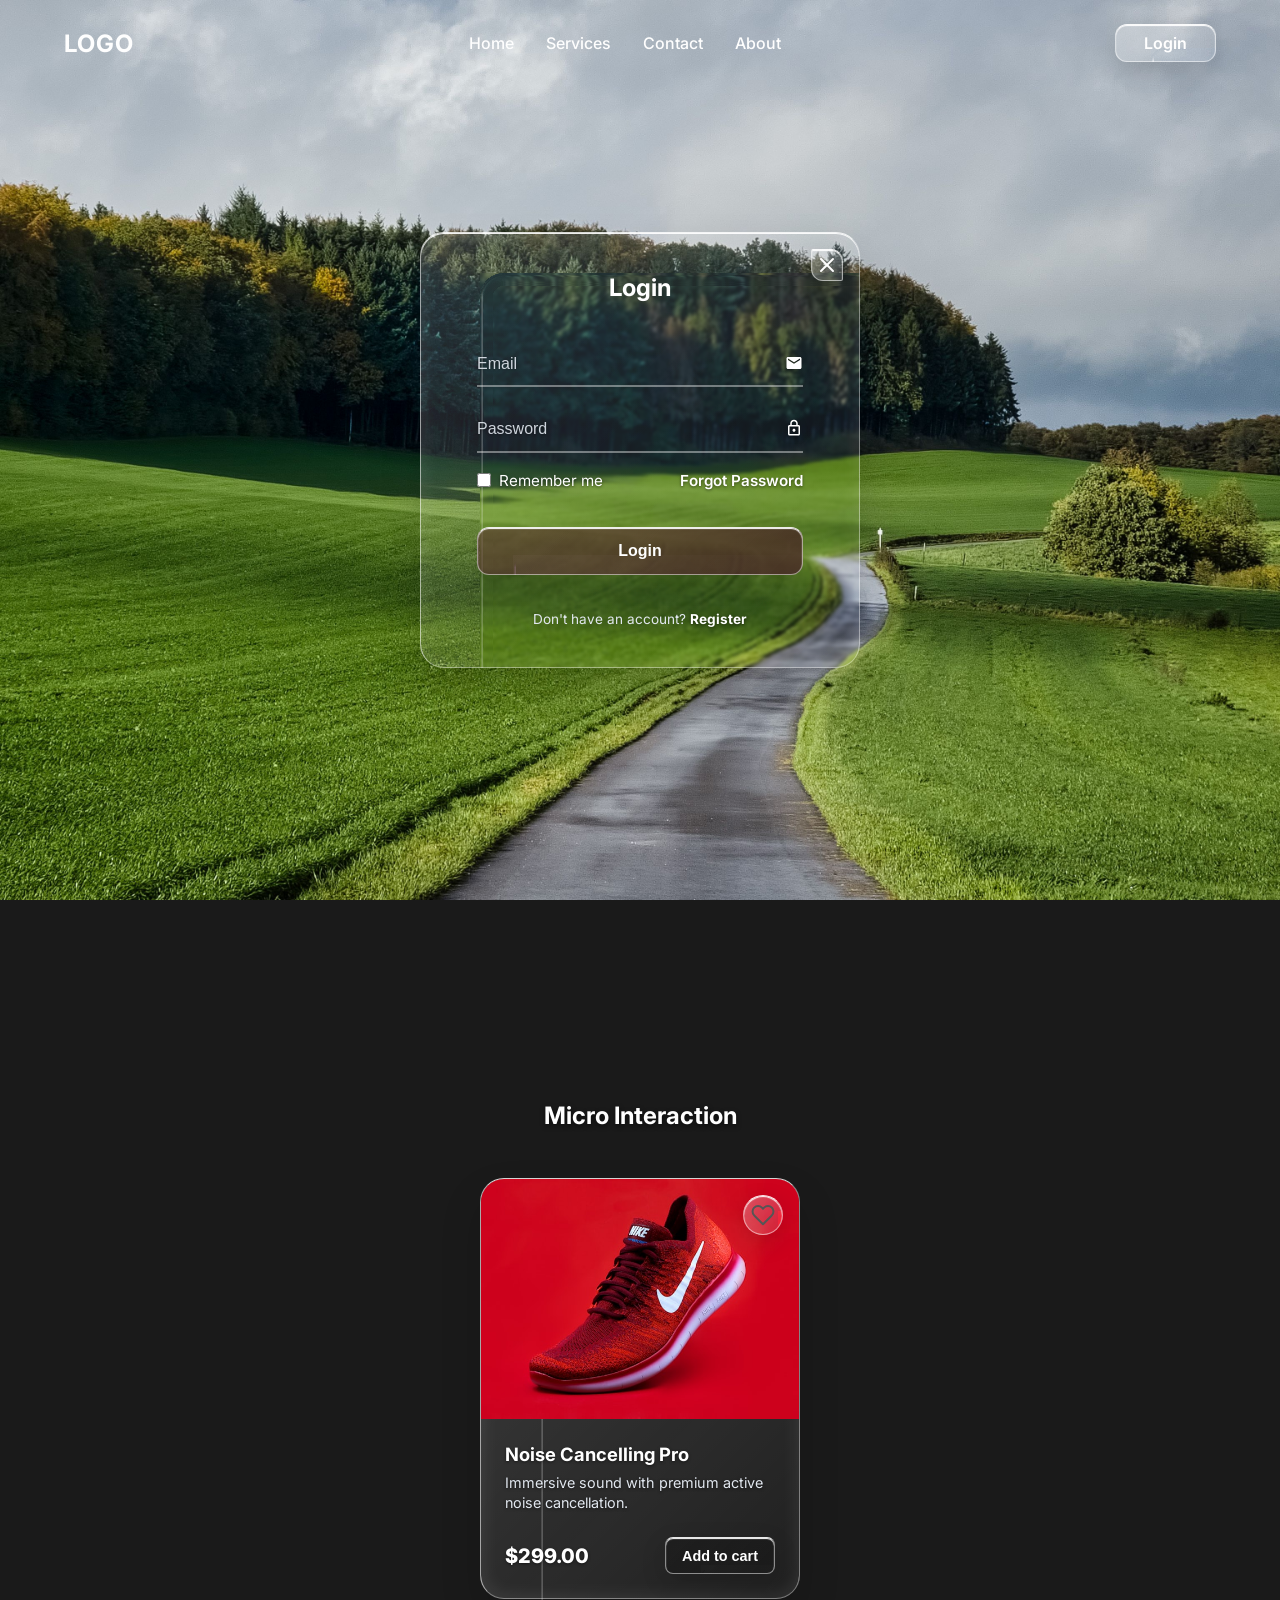
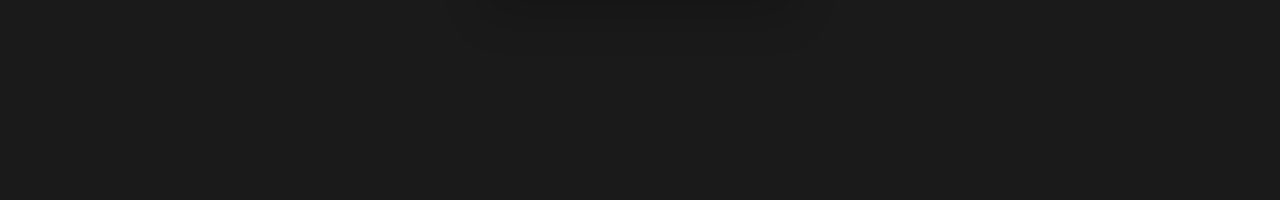
==== index.html @ 1335ff7e "first commit" ====
<!DOCTYPE html>
<html lang="en">
<head>
    <meta charset="UTF-8">
    <meta name="viewport" content="width=device-width, initial-scale=1.0">
    <title>Liquid Glass UI & Product Card</title>
    <meta name="description" content="A demonstration of Liquid Glass UI elements and an interactive product card.">
    <!-- Load a modern font (Inter) -->
    <link href="https://fonts.googleapis.com/css2?family=Inter:wght@400;500;600;700&display=swap" rel="stylesheet">
    <link rel="stylesheet" href="style.css">
</head>
<body>

    <!-- Section 1: Design Implementation (Login/Registration with Liquid Glass) -->
    <section class="hero-section" id="auth-section">
        <!-- Navigation -->
        <nav class="navbar">
            <div class="logo">LOGO</div>
            <ul class="nav-links">
                <li><a href="#">Home</a></li>
                <li><a href="#">Services</a></li>
                <li><a href="#">Contact</a></li>
                <li><a href="#">About</a></li>
            </ul>
            <a href="#" class="btn-nav-login glass-panel glass-button" data-glass-source="#auth-section">Login</a>
        </nav>

        <!-- Authentication Panel -->
        <div class="glass-panel registration-panel" data-glass-source="#auth-section">
            <button class="btn-close glass-panel glass-button" aria-label="Close" data-glass-source=".registration-panel">
                <svg width="24" height="24" viewBox="0 0 24 24" fill="none" stroke="currentColor" stroke-width="2" stroke-linecap="round" stroke-linejoin="round">
                    <line x1="18" y1="6" x2="6" y2="18"></line>
                    <line x1="6" y1="6" x2="18" y2="18"></line>
                </svg>
            </button>
            
            <h1 class="panel-title" id="auth-panel-title">Login</h1>
            
            <form action="#" class="auth-form" id="auth-form" autocomplete="off" data-auth-mode="login">
                <div class="input-group" data-auth-mode-only="register" hidden>
                    <input type="text" id="name" placeholder="Name" data-auth-required="register">
                    <span class="icon">
                        <svg width="18" height="18" viewBox="0 0 24 24" fill="currentColor">
                            <path d="M12 12c2.21 0 4-1.79 4-4s-1.79-4-4-4-4 1.79-4 4 1.79 4 4 4zm0 2c-2.67 0-8 1.34-8 4v2h16v-2c0-2.66-5.33-4-8-4z"/>
                        </svg>
                    </span>
                </div>

                <div class="input-group">
                    <input type="email" id="email" placeholder="Email" required>
                    <span class="icon">
                        <svg width="18" height="18" viewBox="0 0 24 24" fill="currentColor">
                            <path d="M20 4H4c-1.1 0-2 .9-2 2v12c0 1.1.9 2 2 2h16c1.1 0 2-.9 2-2V6c0-1.1-.9-2-2-2zm0 4l-8 5-8-5V6l8 5 8-5v2z"/>
                        </svg>
                    </span>
                </div>

                <div class="input-group">
                    <input type="password" id="password" placeholder="Password" required>
                    <span class="icon">
                        <svg width="18" height="18" viewBox="0 0 24 24" fill="currentColor">
                            <path d="M18 8h-1V6c0-2.76-2.24-5-5-5S7 3.24 7 6v2H6c-1.1 0-2 .9-2 2v10c0 1.1.9 2 2 2h12c1.1 0 2-.9 2-2V10c0-1.1-.9-2-2-2zM9 6c0-1.66 1.34-3 3-3s3 1.34 3 3v2H9V6zm9 14H6V10h12v10zm-6-3c1.1 0 2-.9 2-2s-.9-2-2-2-2 .9-2 2 .9 2 2 2z"/>
                        </svg>
                    </span>
                </div>

                <div class="auth-options" data-auth-mode-only="login">
                    <label class="checkbox-group checkbox-group-inline" for="remember-me">
                        <input type="checkbox" id="remember-me">
                        <span>Remember me</span>
                    </label>
                    <a href="#" class="auth-inline-link">Forgot Password</a>
                </div>

                <div class="checkbox-group" data-auth-mode-only="register" hidden>
                    <input type="checkbox" id="terms" data-auth-required="register">
                    <label for="terms">I agree to the terms and conditions</label>
                </div>

                <button type="submit" class="btn-primary glass-panel glass-button" id="auth-submit-button" data-glass-source=".registration-panel">Login</button>

                <p class="auth-switch"><span id="auth-switch-label">Don't have an account?</span> <a href="#" id="auth-switch-link">Register</a></p>
            </form>
        </div>
    </section>

    <!-- Section 2: Product Card + Micro Interaction -->
    <section class="product-section">
        <h2 class="section-heading">Micro Interaction</h2>
        
        <div class="product-card glass-panel" data-glass-source=".product-section">
            <div class="product-image-container">
                <img src="assets/product.jpg" alt="Premium Wireless Headphones" class="product-image" loading="lazy">
                <button class="btn-favorite glass-panel glass-button" aria-label="Toggle Favorite" id="favorite-btn" data-glass-source=".product-image">
                    <svg class="heart-icon" width="24" height="24" viewBox="0 0 24 24" fill="none" stroke="currentColor" stroke-width="2" stroke-linecap="round" stroke-linejoin="round">
                        <path d="M20.84 4.61a5.5 5.5 0 0 0-7.78 0L12 5.67l-1.06-1.06a5.5 5.5 0 0 0-7.78 7.78l1.06 1.06L12 21.23l7.78-7.78 1.06-1.06a5.5 5.5 0 0 0 0-7.78z"></path>
                    </svg>
                </button>
            </div>
            
            <div class="product-content">
                <h3 class="product-name">Noise Cancelling Pro</h3>
                <p class="product-description">Immersive sound with premium active noise cancellation.</p>
                <div class="product-footer">
                    <span class="product-price">$299.00</span>
                    <button class="btn-add-cart glass-panel glass-button" data-glass-source=".product-card">Add to cart</button>
                </div>
            </div>
        </div>
    </section>

    <script src="liquid-glass.js"></script>
    <script>
        document.addEventListener('DOMContentLoaded', () => {
            // Initialize Physical Liquid Glass Filters (from liquid-glass.js)
            const useNativeGlass = LiquidGlassFilter.prefersNativeBackdrop();
            document.documentElement.classList.toggle('native-liquid-glass', useNativeGlass);
            document.documentElement.classList.toggle('webgl-liquid-glass', !useNativeGlass);
            const panels = document.querySelectorAll('.glass-panel');
            panels.forEach(panel => {
                const isButton = panel.classList.contains('glass-button');
                
                new LiquidGlassFilter(panel, {
                    renderMode: useNativeGlass ? 'native' : 'webgl',
                    surfaceType: isButton ? 'lip' : 'convex_squircle', 
                    bezelWidth: useNativeGlass ? (isButton ? 12 : 36) : (isButton ? 11 : 34),
                    glassThickness: useNativeGlass ? (isButton ? 20 : 60) : (isButton ? 18 : 54),
                    refractionScale: useNativeGlass ? (isButton ? 0.6 : 1.0) : (isButton ? 0.5 : 0.88),
                    specularOpacity: useNativeGlass ? (isButton ? 1.2 : 0.8) : (isButton ? 0.96 : 0.7),
                    blur: useNativeGlass ? (isButton ? 0.5 : 1.5) : (isButton ? 0.24 : 0.72),
                    cssBlur: isButton ? 11 : 15,
                    nativeBackdropBlur: useNativeGlass ? 0 : (isButton ? 8 : 10),
                    canvasBlur: isButton ? 1.25 : 2.2,
                    saturate: useNativeGlass ? 1.2 : (isButton ? 1.14 : 1.22),
                    brightness: useNativeGlass ? 1 : (isButton ? 1.05 : 1.08),
                    contrast: useNativeGlass ? 1 : (isButton ? 1.03 : 1.06),
                    edgeRadius: isButton ? (panel.classList.contains('btn-favorite') ? 20 : 12) : 24
                });
            });

            LiquidGlassFilter.scheduleAllSync();

            // Micro-interaction for Favorite Icon
            const favoriteBtn = document.getElementById('favorite-btn');
            
            if (favoriteBtn) {
                favoriteBtn.addEventListener('click', (e) => {
                    e.preventDefault();
                    
                    // Toggle the 'filled' class for styling
                    favoriteBtn.classList.toggle('filled');
                    
                    // Add animation class
                    favoriteBtn.classList.remove('animate-pulse');
                    // Force a reflow to restart animation
                    void favoriteBtn.offsetWidth;
                    favoriteBtn.classList.add('animate-pulse');
                });
            }

            const authForm = document.getElementById('auth-form');
            const authPanelTitle = document.getElementById('auth-panel-title');
            const authSubmitButton = document.getElementById('auth-submit-button');
            const authSwitchLabel = document.getElementById('auth-switch-label');
            const authSwitchLink = document.getElementById('auth-switch-link');
            const navLoginButton = document.querySelector('.btn-nav-login');
            const modeOnlyFields = authForm ? authForm.querySelectorAll('[data-auth-mode-only]') : [];
            const modeRequiredInputs = authForm ? authForm.querySelectorAll('[data-auth-required]') : [];

            function setAuthMode(mode) {
                if (!authForm || !authPanelTitle || !authSubmitButton || !authSwitchLabel || !authSwitchLink) {
                    return;
                }

                const isRegisterMode = mode === 'register';
                authForm.dataset.authMode = isRegisterMode ? 'register' : 'login';
                authPanelTitle.textContent = isRegisterMode ? 'Registration' : 'Login';
                authSubmitButton.textContent = isRegisterMode ? 'Register' : 'Login';
                authSwitchLabel.textContent = isRegisterMode ? 'Already have an account?' : "Don't have an account?";
                authSwitchLink.textContent = isRegisterMode ? 'Login' : 'Register';

                modeOnlyFields.forEach(field => {
                    const isVisible = field.dataset.authModeOnly === mode;
                    field.hidden = !isVisible;
                    field.querySelectorAll('input').forEach(input => {
                        if (!isVisible) {
                            if (input.type === 'checkbox') {
                                input.checked = false;
                            } else {
                                input.value = '';
                            }
                        }
                    });
                });

                modeRequiredInputs.forEach(input => {
                    input.required = input.dataset.authRequired === mode;
                });
            }

            if (authSwitchLink) {
                authSwitchLink.addEventListener('click', (e) => {
                    e.preventDefault();
                    const nextMode = authForm && authForm.dataset.authMode === 'register' ? 'login' : 'register';
                    setAuthMode(nextMode);
                });
            }

            if (navLoginButton) {
                navLoginButton.addEventListener('click', (e) => {
                    e.preventDefault();
                    setAuthMode('login');
                    document.querySelector('.registration-panel')?.scrollIntoView({ behavior: 'smooth', block: 'center' });
                    authForm?.querySelector('#email')?.focus();
                });
            }

            setAuthMode('login');
        });
    </script>
</body>
</html>
---- style.css ----
/* ==========================================================================
   Variables & Global Resets
   ========================================================================== */
:root {
    --text-primary: #ffffff; /* pure white for contrast against dark/busy forest */
    --text-secondary: #e2e8f0; /* light gray for secondary text */
    --text-light: #fefefe;
    --btn-primary-bg: #5f3636;
    --btn-primary-hover: #452424;
    --card-bg: rgba(255, 255, 255, 0.2);
    --border-glass: rgba(255, 255, 255, 0.35);
    --border-glass-light: rgba(255, 255, 255, 0.6);
    --shadow-glass: 0 16px 32px rgba(0, 0, 0, 0.25);
    --shadow-glass-inset: inset 0 1px 1px rgba(255, 255, 255, 0.4), inset 0 0 10px rgba(255,255,255,0.05);
}

* {
    margin: 0;
    padding: 0;
    box-sizing: border-box;
}

body {
    font-family: 'Inter', sans-serif;
    color: var(--text-primary);
    background-color: #1a1a1a;
    -webkit-font-smoothing: antialiased;
    overflow-x: hidden;
}

a {
    text-decoration: none;
    color: inherit;
}

/* ==========================================================================
   Utility Classes & Liquid Glass Effect Maker
   ========================================================================== */
   
/*
 * The liquid glass effect uses liquid-glass.js to clone a source scene into
 * an internal layer and refract that layer with SVG filters. The root element
 * still provides the borders and shadow stack so the page degrades cleanly if
 * JavaScript or a source mapping is unavailable.
 */
.glass-panel {
    --glass-tint-background: linear-gradient(145deg, rgba(255, 255, 255, 0.12) 0%, rgba(255, 255, 255, 0.035) 100%);
    --glass-specular-background:
        linear-gradient(145deg, rgba(255, 255, 255, 0.28) 0%, rgba(255, 255, 255, 0.1) 28%, rgba(255, 255, 255, 0) 58%),
        radial-gradient(circle at top left, rgba(255, 255, 255, 0.26) 0%, rgba(255, 255, 255, 0) 48%);
    background: var(--glass-tint-background);
    backdrop-filter: blur(14px) saturate(118%) brightness(108%);
    -webkit-backdrop-filter: blur(14px) saturate(118%) brightness(108%);
    border: 1px solid rgba(255, 255, 255, 0.32);
    border-top-color: rgba(255, 255, 255, 0.66);
    border-left-color: rgba(255, 255, 255, 0.5);
    border-radius: 24px;
    position: relative;
    isolation: isolate;
    overflow: hidden;
    box-shadow: 
        0 16px 34px rgba(7, 17, 30, 0.14), 
        inset 0 1px 0 rgba(255, 255, 255, 0.72),
        inset 0 0 18px rgba(255, 255, 255, 0.06);
}

.glass-panel.glass-enhanced {
    background: transparent;
    backdrop-filter: none;
    -webkit-backdrop-filter: none;
}

.native-liquid-glass .glass-panel,
.webgl-liquid-glass .glass-panel {
    --glass-tint-background: linear-gradient(135deg, rgba(255, 255, 255, 0.15) 0%, rgba(255, 255, 255, 0.03) 100%);
    --glass-specular-background:
        linear-gradient(145deg, rgba(255, 255, 255, 0.38) 0%, rgba(255, 255, 255, 0.14) 28%, rgba(255, 255, 255, 0) 58%),
        radial-gradient(circle at top left, rgba(255, 255, 255, 0.38) 0%, rgba(255, 255, 255, 0) 48%);
    background: var(--glass-tint-background);
    backdrop-filter: blur(20px) saturate(180%);
    -webkit-backdrop-filter: blur(20px) saturate(180%);
    border: 1px solid rgba(255, 255, 255, 0.4);
    border-top-color: rgba(255, 255, 255, 0.8);
    border-left-color: rgba(255, 255, 255, 0.6);
    box-shadow:
        0 20px 40px rgba(0, 0, 0, 0.15),
        inset 0 1px 0 rgba(255, 255, 255, 0.9),
        inset 0 0 20px rgba(255, 255, 255, 0.1);
}

.native-liquid-glass .glass-button,
.webgl-liquid-glass .glass-button {
    --glass-tint-background: linear-gradient(135deg, rgba(255, 255, 255, 0.3) 0%, rgba(255, 255, 255, 0.1) 100%);
    --glass-specular-background:
        linear-gradient(145deg, rgba(255, 255, 255, 0.52) 0%, rgba(255, 255, 255, 0.2) 32%, rgba(255, 255, 255, 0) 62%),
        radial-gradient(circle at top left, rgba(255, 255, 255, 0.45) 0%, rgba(255, 255, 255, 0) 50%);
    box-shadow:
        0 8px 24px rgba(0,0,0,0.15),
        inset 0 1px 1px rgba(255, 255, 255, 1);
    border: 1px solid rgba(255, 255, 255, 0.5);
    border-top-color: rgba(255, 255, 255, 0.9);
}

.native-liquid-glass .glass-button:hover,
.webgl-liquid-glass .glass-button:hover {
    --glass-tint-background: linear-gradient(135deg, rgba(255, 255, 255, 0.4) 0%, rgba(255, 255, 255, 0.15) 100%);
    box-shadow:
        0 12px 32px rgba(0,0,0,0.2),
        inset 0 1px 1px rgba(255, 255, 255, 1);
}

.native-liquid-glass .btn-primary,
.webgl-liquid-glass .btn-primary {
    --glass-tint-background: linear-gradient(135deg, rgba(95, 54, 54, 0.6) 0%, rgba(69, 36, 36, 0.8) 100%);
    --glass-specular-background:
        linear-gradient(145deg, rgba(255, 255, 255, 0.26) 0%, rgba(255, 255, 255, 0.12) 28%, rgba(255, 255, 255, 0) 62%),
        radial-gradient(circle at top left, rgba(255, 255, 255, 0.22) 0%, rgba(255, 255, 255, 0) 46%);
}

.native-liquid-glass .btn-primary:hover,
.webgl-liquid-glass .btn-primary:hover {
    --glass-tint-background: linear-gradient(135deg, rgba(95, 54, 54, 0.8) 0%, rgba(69, 36, 36, 0.9) 100%);
}

.native-liquid-glass .btn-add-cart,
.webgl-liquid-glass .btn-add-cart {
    --glass-tint-background: linear-gradient(135deg, rgba(26, 26, 26, 0.6) 0%, rgba(26, 26, 26, 0.8) 100%);
    --glass-specular-background:
        linear-gradient(145deg, rgba(255, 255, 255, 0.24) 0%, rgba(255, 255, 255, 0.08) 30%, rgba(255, 255, 255, 0) 60%),
        radial-gradient(circle at top left, rgba(255, 255, 255, 0.22) 0%, rgba(255, 255, 255, 0) 46%);
}

.native-liquid-glass .btn-add-cart:hover,
.webgl-liquid-glass .btn-add-cart:hover {
    --glass-tint-background: linear-gradient(135deg, rgba(51, 51, 51, 0.7) 0%, rgba(51, 51, 51, 0.9) 100%);
}

.native-liquid-glass .product-card:hover,
.webgl-liquid-glass .product-card:hover {
    box-shadow: 0 25px 45px rgba(0, 0, 0, 0.15), inset 0 1px 1px rgba(255, 255, 255, 0.8);
}

.webgl-liquid-glass .glass-specular-layer {
    opacity: 0.72;
}

.glass-backdrop-layer,
.glass-tint-layer,
.glass-specular-layer {
    position: absolute;
    inset: 0;
    border-radius: inherit;
    pointer-events: none;
}

.glass-backdrop-layer {
    z-index: 0;
    overflow: hidden;
}

.glass-backdrop-content {
    position: absolute;
    inset: 0;
    pointer-events: none;
    max-width: none;
    user-select: none;
}

.glass-tint-layer {
    z-index: 1;
    background: var(--glass-tint-background);
}

.glass-specular-layer {
    z-index: 2;
    background: var(--glass-specular-background);
    mix-blend-mode: screen;
    opacity: 0.58;
}

.glass-content-layer {
    position: relative;
    z-index: 3;
    width: 100%;
    height: 100%;
    border-radius: inherit;
    display: inherit;
    flex-direction: inherit;
    align-items: inherit;
    justify-content: inherit;
    gap: inherit;
}

.glass-render-surface {
    position: absolute;
    inset: 0;
    width: 100%;
    height: 100%;
    display: block;
    border-radius: inherit;
    pointer-events: none;
}

.glass-button {
    --glass-tint-background: linear-gradient(145deg, rgba(255, 255, 255, 0.2) 0%, rgba(255, 255, 255, 0.07) 100%);
    --glass-specular-background:
        linear-gradient(145deg, rgba(255, 255, 255, 0.34) 0%, rgba(255, 255, 255, 0.14) 32%, rgba(255, 255, 255, 0) 62%),
        radial-gradient(circle at top left, rgba(255, 255, 255, 0.32) 0%, rgba(255, 255, 255, 0) 50%);
    border-radius: 12px;
    display: inline-flex;
    align-items: center;
    justify-content: center;
    box-shadow: 
        0 8px 18px rgba(7, 17, 30, 0.12),
        inset 0 1px 1px rgba(255, 255, 255, 0.84);
    color: var(--text-primary);
    border: 1px solid rgba(255, 255, 255, 0.42);
    border-top-color: rgba(255, 255, 255, 0.76);
}

.glass-button:hover {
    --glass-tint-background: linear-gradient(145deg, rgba(255, 255, 255, 0.28) 0%, rgba(255, 255, 255, 0.1) 100%);
    box-shadow: 
        0 10px 24px rgba(7, 17, 30, 0.16),
        inset 0 1px 1px rgba(255, 255, 255, 0.88);
}

/* ==========================================================================
   Section 1: Hero & Registration form
   ========================================================================== */
.hero-section {
    position: relative;
    min-height: 100vh;
    display: flex;
    flex-direction: column;
    align-items: center;
    justify-content: center;
    background-image: url('assets/background.jpg');
    background-size: cover;
    background-position: center;
    background-repeat: no-repeat;
    padding: 2rem 1rem;
    color: var(--text-light);
}

/* Navbar */
.navbar {
    position: absolute;
    top: 0;
    left: 0;
    width: 100%;
    display: flex;
    justify-content: space-between;
    align-items: center;
    padding: 1.5rem 5%;
    z-index: 10;
}

.navbar .logo {
    font-size: 1.5rem;
    font-weight: 700;
    letter-spacing: 1px;
}

.nav-links {
    display: flex;
    gap: 2rem;
    list-style: none;
}

.nav-links a {
    font-weight: 500;
    transition: opacity 0.3s ease;
}

.nav-links a:hover {
    opacity: 0.8;
}

.btn-nav-login {
    padding: 0.5rem 1.75rem;
    font-weight: 600;
    transition: all 0.3s ease;
    color: white; /* contrast against dark bg */
}

.btn-nav-login:hover {
    color: white;
    transform: translateY(-2px);
}

/* Registration Form Panel */
.registration-panel {
    --registration-panel-padding: 2.5rem 3.5rem;
    position: relative;
    width: 100%;
    max-width: 440px;
    padding: var(--registration-panel-padding);
    /* Redefine text color to match the design (brown text on glass) */
    color: var(--text-primary);
    text-align: center;
}

.registration-panel.glass-enhanced {
    padding: 0;
}

.registration-panel.glass-enhanced > .glass-content-layer {
    padding: var(--registration-panel-padding);
}

/* The Close 'X' Button at Top Right */
.btn-close {
    position: absolute;
    top: 1rem;
    right: 1rem;
    border: none;
    width: 32px;
    height: 32px;
    /* Mixed corners inverted: Top-left and Bottom-right sharp, Top-right and Bottom-left heavily rounded */
    border-radius: 2px 12px 2px 12px;
    display: flex;
    align-items: center;
    justify-content: center;
    color: var(--text-light);
    cursor: pointer;
    transition: transform 0.2s ease, background 0.3s ease;
}

.btn-close:hover {
    transform: scale(1.05);
}

.panel-title {
    font-size: 1.5rem;
    font-weight: 700;
    margin-bottom: 2.5rem;
}

.auth-form {
    display: flex;
    flex-direction: column;
    gap: 1.25rem;
}

.auth-form [hidden] {
    display: none !important;
}

.input-group {
    position: relative;
    width: 100%;
}

.input-group input {
    width: 100%;
    background: transparent;
    border: none;
    border-bottom: 2px solid rgba(255, 255, 255, 0.4);
    padding: 0.8rem 2rem 0.8rem 0;
    font-size: 1rem;
    color: var(--text-primary);
    text-shadow: 0 1px 4px rgba(0, 0, 0, 0.5); /* extra text shadow for visibility against complex backgrounds */
    outline: none;
    transition: border-color 0.3s ease;
}

.input-group input::placeholder {
    color: var(--text-secondary);
    opacity: 0.9;
    text-shadow: 0 1px 3px rgba(0, 0, 0, 0.4);
}

.input-group input:focus {
    border-bottom-color: rgba(255, 255, 255, 1);
}

.input-group .icon {
    position: absolute;
    right: 0;
    top: 50%;
    transform: translateY(-50%);
    color: var(--text-primary);
    pointer-events: none;
    filter: drop-shadow(0 1px 3px rgba(0,0,0,0.5));
}

.checkbox-group {
    display: flex;
    align-items: center;
    gap: 0.5rem;
    font-size: 0.9rem;
    color: var(--text-primary);
    text-shadow: 0 1px 3px rgba(0, 0, 0, 0.5);
    margin: 0.5rem 0;
    text-align: left;
}

.auth-options {
    display: flex;
    align-items: center;
    justify-content: space-between;
    gap: 1rem;
    margin-top: -0.15rem;
    margin-bottom: 0.1rem;
    flex-wrap: wrap;
}

.checkbox-group-inline {
    margin: 0;
    font-size: 0.95rem;
    white-space: nowrap;
}

.checkbox-group input[type="checkbox"] {
    accent-color: var(--btn-primary-bg);
    width: 14px;
    height: 14px;
    cursor: pointer;
}

.checkbox-group-inline input[type="checkbox"] {
    accent-color: #ffffff;
}

.auth-inline-link {
    color: white;
    font-size: 0.95rem;
    font-weight: 600;
    text-shadow: 0 1px 3px rgba(0, 0, 0, 0.5);
    white-space: nowrap;
    transition: opacity 0.25s ease;
}

.auth-inline-link:hover {
    opacity: 0.8;
}

.btn-primary {
    --glass-tint-background: linear-gradient(145deg, rgba(120, 81, 63, 0.52) 0%, rgba(87, 55, 40, 0.68) 100%);
    --glass-specular-background:
        linear-gradient(145deg, rgba(255, 255, 255, 0.22) 0%, rgba(255, 255, 255, 0.1) 28%, rgba(255, 255, 255, 0) 62%),
        radial-gradient(circle at top left, rgba(255, 255, 255, 0.18) 0%, rgba(255, 255, 255, 0) 46%);
    color: white;
    border: 1px solid rgba(255,255,255,0.2);
    border-radius: 12px;
    padding: 0.875rem;
    font-size: 1rem;
    font-weight: 600;
    cursor: pointer;
    margin-top: 1rem;
    position: relative;
    overflow: hidden;
    transition: background 0.3s ease, transform 0.2s ease;
}

.btn-primary:hover {
    --glass-tint-background: linear-gradient(145deg, rgba(130, 89, 69, 0.58) 0%, rgba(92, 59, 43, 0.74) 100%);
    transform: translateY(-2px);
}
.btn-primary:active {
    transform: translateY(0);
}

.auth-switch {
    font-size: 0.85rem;
    color: var(--text-secondary);
    margin-top: 1rem;
}

.auth-switch a {
    color: var(--text-primary);
    font-weight: 700;
    color: white; /* ensure switch text pops */
    text-shadow: 0 1px 3px rgba(0, 0, 0, 0.5);
}

/* ==========================================================================
   Section 2: Product Card (Micro Interactions)
   ========================================================================== */
.product-section {
    min-height: 100vh;
    padding: 5rem 1rem;
    background-image: url('assets/sour-j8Ydt-FP5rU-unsplash.jpg');
    background-size: cover;
    background-position: center;
    background-repeat: no-repeat;
    display: flex;
    flex-direction: column;
    align-items: center;
    justify-content: center;
}

.section-heading {
    margin-bottom: 3rem;
    color: var(--text-primary);
    font-weight: 700;
    text-shadow: 0 2px 5px rgba(0, 0, 0, 0.6);
}

/* Product Card - Core Layout constraints */
.product-card {
    width: 100%;
    max-width: 320px;
    background: transparent; /* Rely entirely on the .glass-panel class styling just like registration */
    border-radius: 24px;
    overflow: hidden;
    position: relative;
    /* Card Hover transition */
    transition: transform 0.4s cubic-bezier(0.175, 0.885, 0.32, 1.275), box-shadow 0.4s ease;
    cursor: default;
}

/* Hover effect on the entire card */
.product-card:hover {
    transform: translateY(-8px);
    box-shadow: 0 22px 40px rgba(7, 17, 30, 0.16), inset 0 1px 1px rgba(255, 255, 255, 0.66);
}

.product-image-container {
    position: relative;
    width: 100%;
    height: 240px;
    overflow: hidden; /* to contain the zoom effect */
}

/* Product Image with Zoom effect */
.product-image {
    width: 100%;
    height: 100%;
    object-fit: cover;
    transition: transform 0.6s cubic-bezier(0.25, 0.46, 0.45, 0.94);
}

.product-card:hover .product-image {
    /* Subtle zoom on card hover */
    transform: scale(1.08);
}

/* Favorite Icon Positioning and Default styles */
.btn-favorite {
    position: absolute;
    top: 1rem;
    right: 1rem;
    border: none;
    border-radius: 50%;
    width: 40px;
    height: 40px;
    display: flex;
    align-items: center;
    justify-content: center;
    cursor: pointer;
    color: #555;
    transition: transform 0.2s ease;
    z-index: 2;
}

.btn-favorite:hover {
    transform: scale(1.1);
}

.heart-icon {
    /* Stroke transitions */
    transition: fill 0.2s ease, stroke 0.2s ease;
}

/* Toggled (Filled) State for Heart Icon */
.btn-favorite.filled {
    color: #e63946; /* Heart red */
}
.btn-favorite.filled .heart-icon {
    fill: #e63946;
    stroke: #e63946;
}

/* Heart Icon Animation Class */
.animate-pulse {
    animation: scaleBounce 0.4s cubic-bezier(0.175, 0.885, 0.32, 1.275) forwards;
}

@keyframes scaleBounce {
    0% { transform: scale(1); }
    50% { transform: scale(1.4); }
    100% { transform: scale(1); }
}

/* Product Details Layout */
.product-content {
    padding: 1.5rem;
    display: flex;
    flex-direction: column;
    gap: 0.5rem;
}

.product-name {
    font-size: 1.15rem;
    font-weight: 700;
    color: var(--text-primary);
    text-shadow: 0 1px 3px rgba(0,0,0,0.5);
}

.product-description {
    font-size: 0.9rem;
    color: var(--text-secondary);
    line-height: 1.4;
    margin-bottom: 0.5rem;
    text-shadow: 0 1px 3px rgba(0,0,0,0.5);
}

.product-footer {
    display: flex;
    justify-content: space-between;
    align-items: center;
    margin-top: 0.5rem;
}

.product-price {
    font-size: 1.25rem;
    font-weight: 800;
    color: var(--text-primary);
    text-shadow: 0 1px 3px rgba(0,0,0,0.5);
}

.btn-add-cart {
    --glass-tint-background: linear-gradient(145deg, rgba(44, 48, 56, 0.44) 0%, rgba(28, 30, 36, 0.62) 100%);
    --glass-specular-background:
        linear-gradient(145deg, rgba(255, 255, 255, 0.18) 0%, rgba(255, 255, 255, 0.06) 30%, rgba(255, 255, 255, 0) 60%),
        radial-gradient(circle at top left, rgba(255, 255, 255, 0.16) 0%, rgba(255, 255, 255, 0) 46%);
    color: white;
    border: 1px solid rgba(255,255,255,0.2);
    border-radius: 8px;
    padding: 0.6rem 1rem;
    font-weight: 600;
    font-size: 0.9rem;
    cursor: pointer;
    position: relative;
    /* Button Hover transition */
    transition: background-color 0.3s ease, transform 0.2s ease;
}

.btn-add-cart:hover {
    --glass-tint-background: linear-gradient(145deg, rgba(58, 63, 72, 0.5) 0%, rgba(35, 38, 45, 0.68) 100%);
    transform: translateY(-2px);
}
.btn-add-cart:active {
    transform: translateY(0);
}

/* ==========================================================================
   Responsive Design (Mobile Devices)
   ========================================================================== */
@media (max-width: 768px) {
    .nav-links {
        display: none; /* simple mobile hide for nav links */
    }

    .registration-panel {
        --registration-panel-padding: 2rem 1.5rem;
    }

    /* Product card takes full width and reduces padding on mobile */
    .product-section {
        padding: 3rem 1rem;
    }
    
    .product-card {
        max-width: 100%; /* Take full width on mobile */
    }

    .product-content {
        padding: 1rem;
    }
}
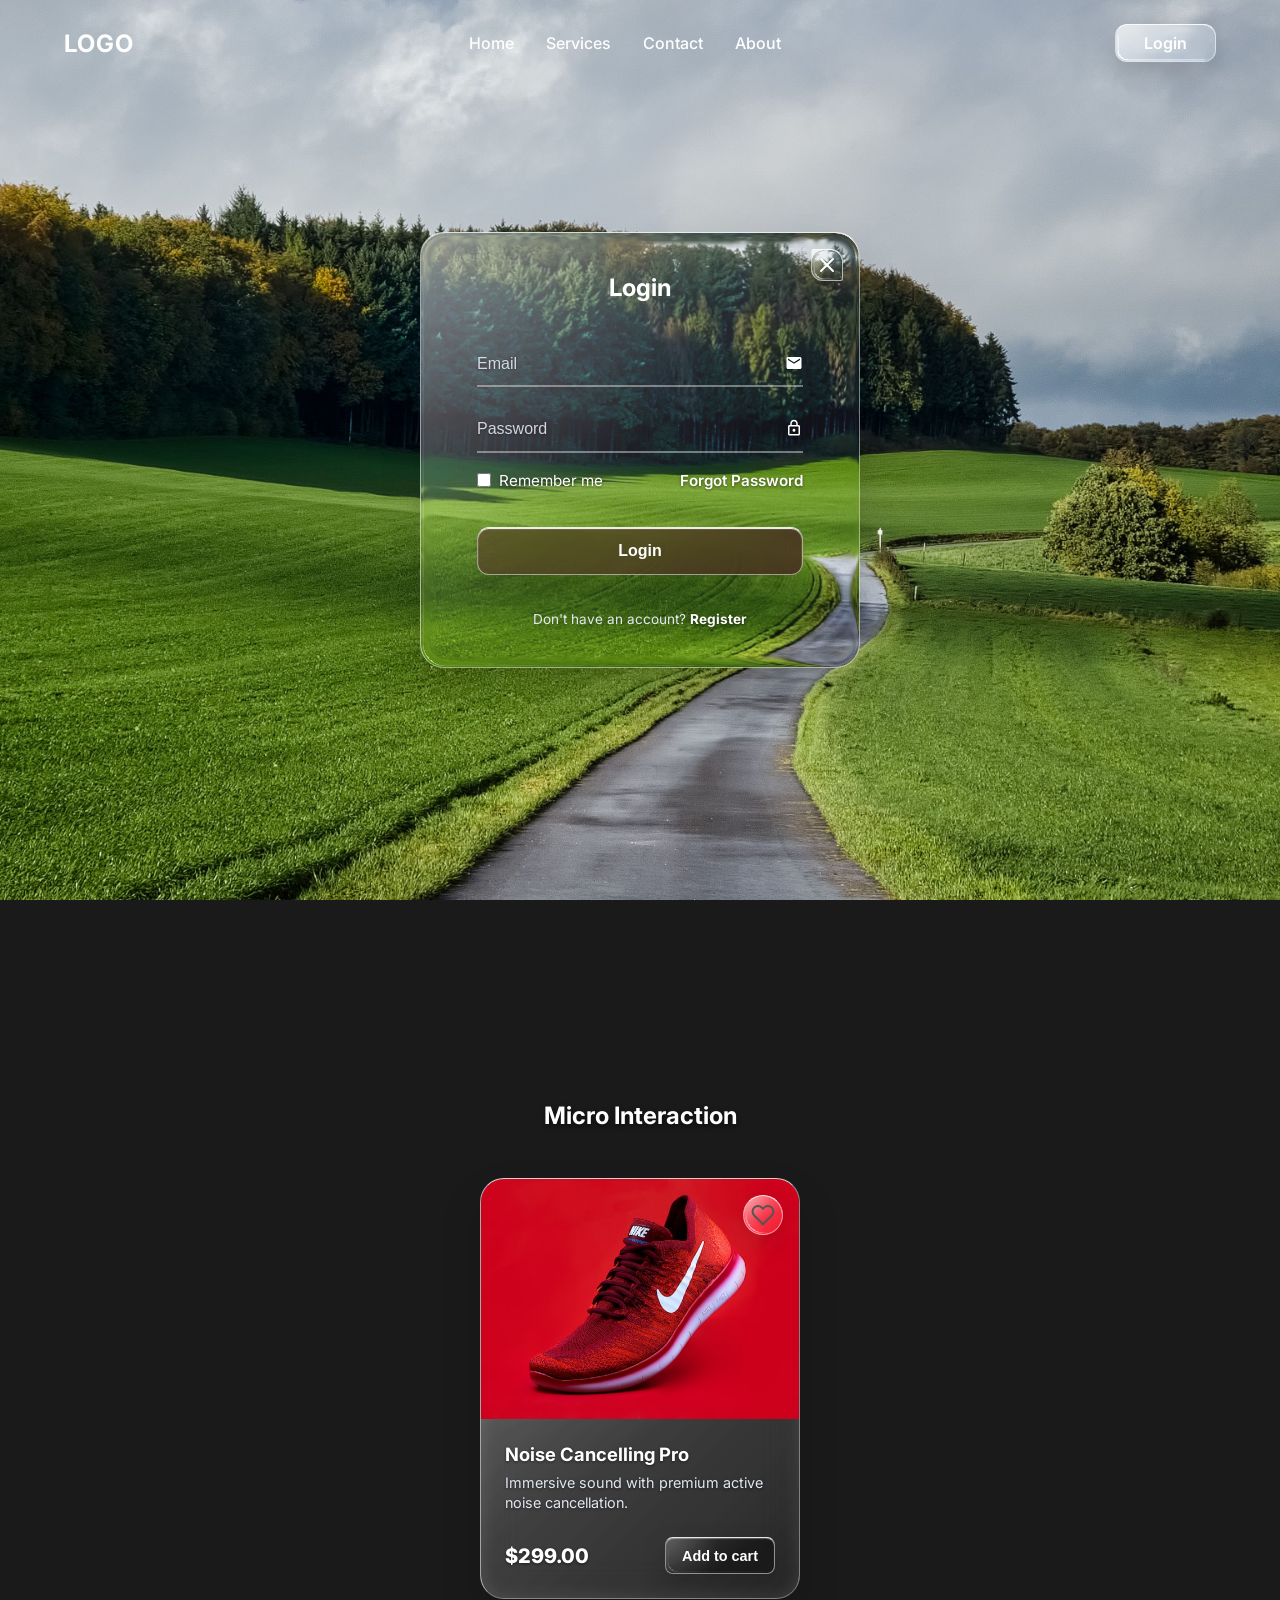
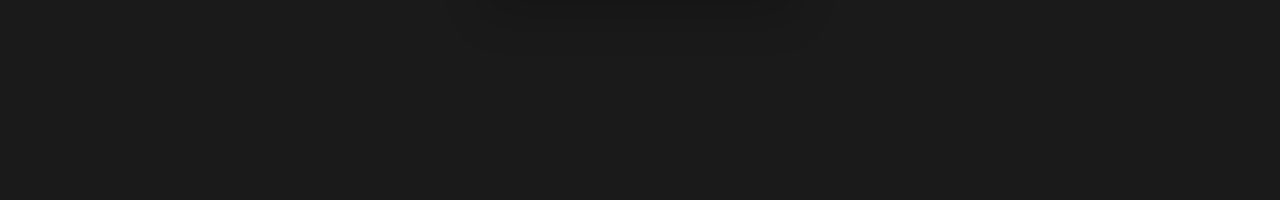
==== commit 4eecec1c: "update-2" ====
--- a/index.html
+++ b/index.html
@@ -113,27 +113,21 @@
     <script>
         document.addEventListener('DOMContentLoaded', () => {
             // Initialize Physical Liquid Glass Filters (from liquid-glass.js)
-            const useNativeGlass = LiquidGlassFilter.prefersNativeBackdrop();
-            document.documentElement.classList.toggle('native-liquid-glass', useNativeGlass);
-            document.documentElement.classList.toggle('webgl-liquid-glass', !useNativeGlass);
+            document.documentElement.classList.add('webgl-liquid-glass');
             const panels = document.querySelectorAll('.glass-panel');
             panels.forEach(panel => {
                 const isButton = panel.classList.contains('glass-button');
                 
                 new LiquidGlassFilter(panel, {
-                    renderMode: useNativeGlass ? 'native' : 'webgl',
                     surfaceType: isButton ? 'lip' : 'convex_squircle', 
-                    bezelWidth: useNativeGlass ? (isButton ? 12 : 36) : (isButton ? 11 : 34),
-                    glassThickness: useNativeGlass ? (isButton ? 20 : 60) : (isButton ? 18 : 54),
-                    refractionScale: useNativeGlass ? (isButton ? 0.6 : 1.0) : (isButton ? 0.5 : 0.88),
-                    specularOpacity: useNativeGlass ? (isButton ? 1.2 : 0.8) : (isButton ? 0.96 : 0.7),
-                    blur: useNativeGlass ? (isButton ? 0.5 : 1.5) : (isButton ? 0.24 : 0.72),
-                    cssBlur: isButton ? 11 : 15,
-                    nativeBackdropBlur: useNativeGlass ? 0 : (isButton ? 8 : 10),
+                    bezelWidth: isButton ? 11 : 34,
+                    glassThickness: isButton ? 18 : 54,
+                    refractionScale: isButton ? 0.5 : 0.88,
+                    specularOpacity: isButton ? 0.96 : 0.7,
                     canvasBlur: isButton ? 1.25 : 2.2,
-                    saturate: useNativeGlass ? 1.2 : (isButton ? 1.14 : 1.22),
-                    brightness: useNativeGlass ? 1 : (isButton ? 1.05 : 1.08),
-                    contrast: useNativeGlass ? 1 : (isButton ? 1.03 : 1.06),
+                    saturate: isButton ? 1.14 : 1.22,
+                    brightness: isButton ? 1.05 : 1.08,
+                    contrast: isButton ? 1.03 : 1.06,
                     edgeRadius: isButton ? (panel.classList.contains('btn-favorite') ? 20 : 12) : 24
                 });
             });
--- a/style.css
+++ b/style.css
@@ -70,7 +70,6 @@
     -webkit-backdrop-filter: none;
 }
 
-.native-liquid-glass .glass-panel,
 .webgl-liquid-glass .glass-panel {
     --glass-tint-background: linear-gradient(135deg, rgba(255, 255, 255, 0.15) 0%, rgba(255, 255, 255, 0.03) 100%);
     --glass-specular-background:
@@ -88,7 +87,6 @@
         inset 0 0 20px rgba(255, 255, 255, 0.1);
 }
 
-.native-liquid-glass .glass-button,
 .webgl-liquid-glass .glass-button {
     --glass-tint-background: linear-gradient(135deg, rgba(255, 255, 255, 0.3) 0%, rgba(255, 255, 255, 0.1) 100%);
     --glass-specular-background:
@@ -101,7 +99,6 @@
     border-top-color: rgba(255, 255, 255, 0.9);
 }
 
-.native-liquid-glass .glass-button:hover,
 .webgl-liquid-glass .glass-button:hover {
     --glass-tint-background: linear-gradient(135deg, rgba(255, 255, 255, 0.4) 0%, rgba(255, 255, 255, 0.15) 100%);
     box-shadow:
@@ -109,7 +106,6 @@
         inset 0 1px 1px rgba(255, 255, 255, 1);
 }
 
-.native-liquid-glass .btn-primary,
 .webgl-liquid-glass .btn-primary {
     --glass-tint-background: linear-gradient(135deg, rgba(95, 54, 54, 0.6) 0%, rgba(69, 36, 36, 0.8) 100%);
     --glass-specular-background:
@@ -117,12 +113,10 @@
         radial-gradient(circle at top left, rgba(255, 255, 255, 0.22) 0%, rgba(255, 255, 255, 0) 46%);
 }
 
-.native-liquid-glass .btn-primary:hover,
 .webgl-liquid-glass .btn-primary:hover {
     --glass-tint-background: linear-gradient(135deg, rgba(95, 54, 54, 0.8) 0%, rgba(69, 36, 36, 0.9) 100%);
 }
 
-.native-liquid-glass .btn-add-cart,
 .webgl-liquid-glass .btn-add-cart {
     --glass-tint-background: linear-gradient(135deg, rgba(26, 26, 26, 0.6) 0%, rgba(26, 26, 26, 0.8) 100%);
     --glass-specular-background:
@@ -130,12 +124,10 @@
         radial-gradient(circle at top left, rgba(255, 255, 255, 0.22) 0%, rgba(255, 255, 255, 0) 46%);
 }
 
-.native-liquid-glass .btn-add-cart:hover,
 .webgl-liquid-glass .btn-add-cart:hover {
     --glass-tint-background: linear-gradient(135deg, rgba(51, 51, 51, 0.7) 0%, rgba(51, 51, 51, 0.9) 100%);
 }
 
-.native-liquid-glass .product-card:hover,
 .webgl-liquid-glass .product-card:hover {
     box-shadow: 0 25px 45px rgba(0, 0, 0, 0.15), inset 0 1px 1px rgba(255, 255, 255, 0.8);
 }
